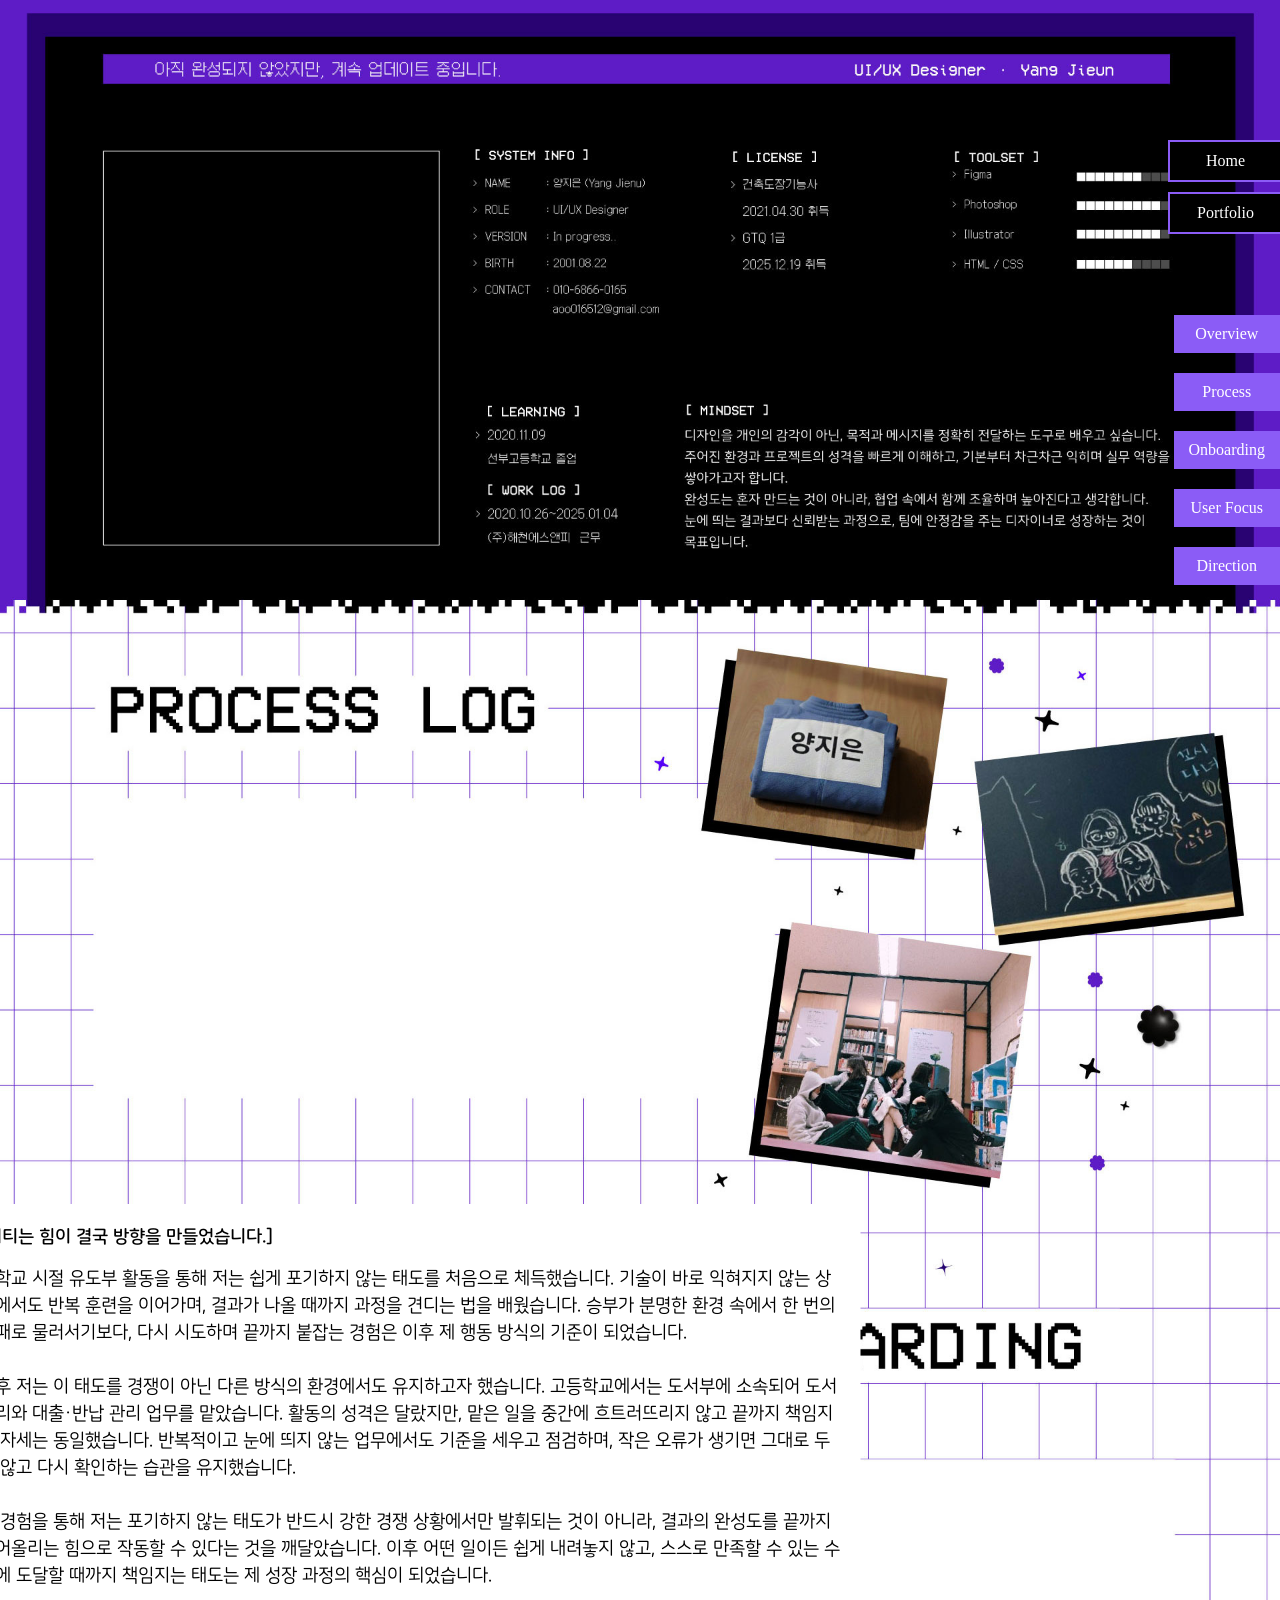
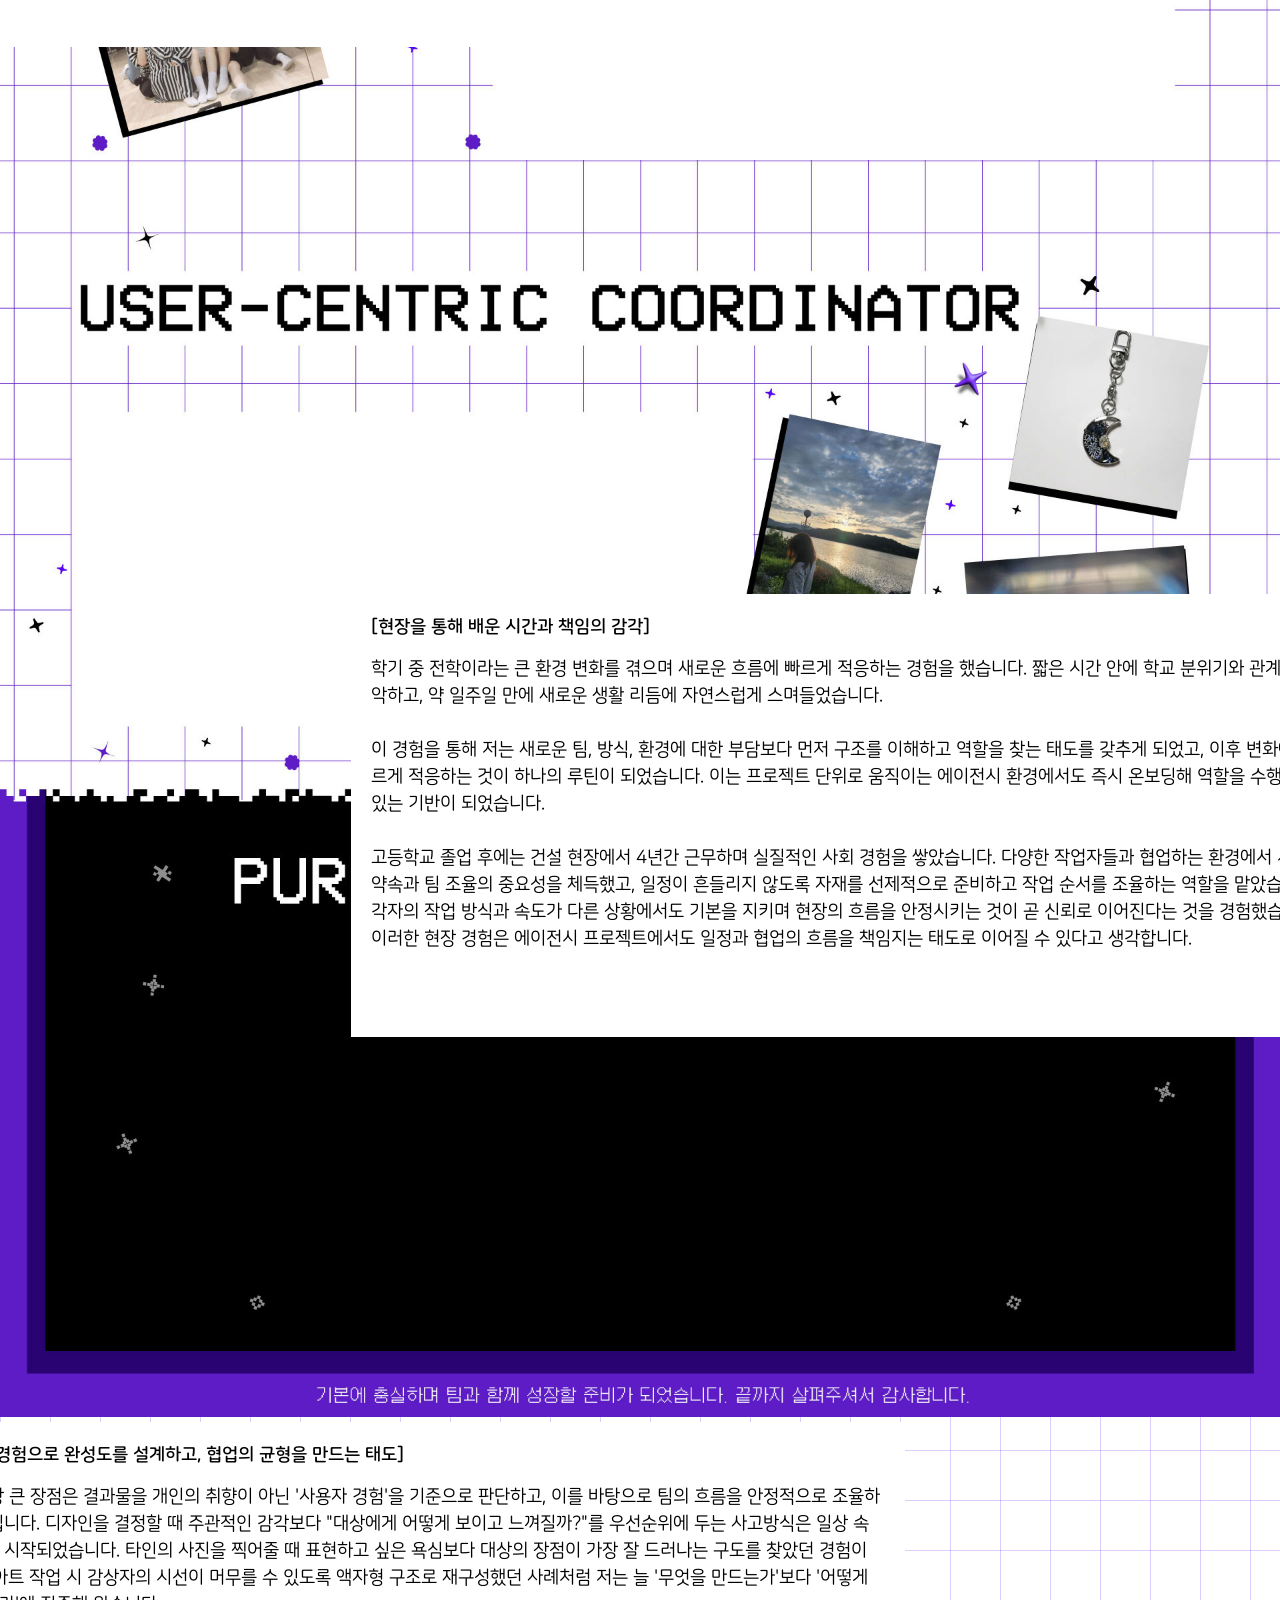
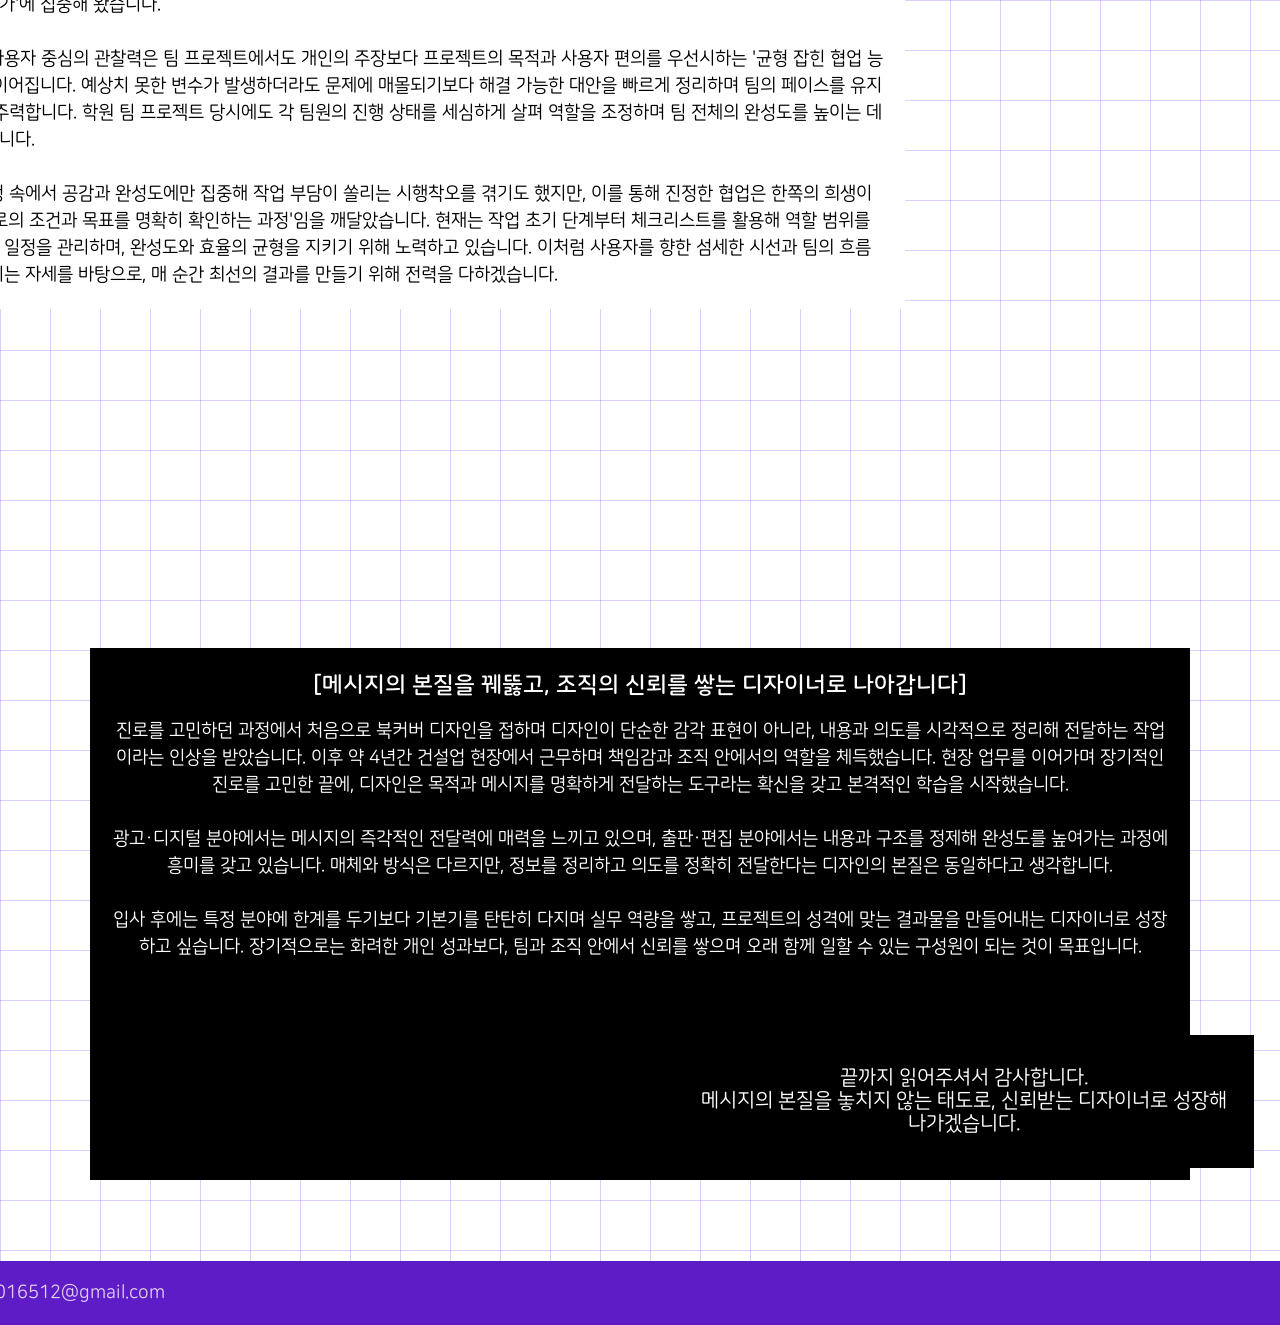
==== about.html @ 800c7cb9 "Add files via upload" ====
<!DOCTYPE html>
<html lang="ko">
<head>
    <meta charset="UTF-8">
    <meta name="viewport" content="width=device-width, initial-scale=1.0">
    <title>About - 양지은 포트폴리오</title>
    <link rel="stylesheet" href="css/about.css">
</head>
<body>
    <div class="loading-screen" id="loadingScreen">
        <div class="loading-content">
            <div class="loading-bar-container">
                <div class="loading-bar" id="loadingBar"></div>
            </div>
            <div class="loading-text" id="loadingText">0%</div>
        </div>
    </div>
    <div class="black-box"></div>
    <nav class="right-navigation-top">
        <a href="index.html" class="nav-button">Home</a>
        <a href="Portfolio.html" class="nav-button">Portfolio</a>
    </nav>
    <nav class="right-navigation-center">
        <a href="#section1" class="nav-button">Overview</a>
        <a href="#section2" class="nav-button">Process</a>
        <a href="#section3" class="nav-button">Onboarding</a>
        <a href="#section4" class="nav-button">User Focus</a>
        <a href="#section5" class="nav-button">Direction</a>
    </nav>
    <div class="image-wrapper">
        <img src="images3/sub_1.jpg" alt="Background" class="bgc-image" id="section1">
        <img src="images3/sub_2.jpg" alt="Background" class="bgc-image" id="section2">
        <div class="section-2-red-square">
            <div class="section-2-red-square-subtitle">[버티는 힘이 결국 방향을 만들었습니다.]</div>
            <div class="section-2-red-square-text">중학교 시절 유도부 활동을 통해 저는 쉽게 포기하지 않는 태도를 처음으로 체득했습니다. 기술이 바로 익혀지지 않는 상황에서도 반복 훈련을 이어가며, 결과가 나올 때까지 과정을 견디는 법을 배웠습니다. 승부가 분명한 환경 속에서 한 번의 실패로 물러서기보다, 다시 시도하며 끝까지 붙잡는 경험은 이후 제 행동 방식의 기준이 되었습니다.

이후 저는 이 태도를 경쟁이 아닌 다른 방식의 환경에서도 유지하고자 했습니다. 고등학교에서는 도서부에 소속되어 도서 정리와 대출·반납 관리 업무를 맡았습니다. 활동의 성격은 달랐지만, 맡은 일을 중간에 흐트러뜨리지 않고 끝까지 책임지는 자세는 동일했습니다. 반복적이고 눈에 띄지 않는 업무에서도 기준을 세우고 점검하며, 작은 오류가 생기면 그대로 두지 않고 다시 확인하는 습관을 유지했습니다.

이 경험을 통해 저는 포기하지 않는 태도가 반드시 강한 경쟁 상황에서만 발휘되는 것이 아니라, 결과의 완성도를 끝까지 끌어올리는 힘으로 작동할 수 있다는 것을 깨달았습니다. 이후 어떤 일이든 쉽게 내려놓지 않고, 스스로 만족할 수 있는 수준에 도달할 때까지 책임지는 태도는 제 성장 과정의 핵심이 되었습니다.</div>
        </div>
        <img src="images3/sub_3.jpg" alt="Background" class="bgc-image" id="section3">
        <div class="section-3-red-square">
            <div class="section-3-red-square-subtitle">[현장을 통해 배운 시간과 책임의 감각]</div>
            <div class="section-3-red-square-text">학기 중 전학이라는 큰 환경 변화를 겪으며 새로운 흐름에 빠르게 적응하는 경험을 했습니다. 짧은 시간 안에 학교 분위기와 관계를 파악하고, 약 일주일 만에 새로운 생활 리듬에 자연스럽게 스며들었습니다.

이 경험을 통해 저는 새로운 팀, 방식, 환경에 대한 부담보다 먼저 구조를 이해하고 역할을 찾는 태도를 갖추게 되었고, 이후 변화에 빠르게 적응하는 것이 하나의 루틴이 되었습니다. 이는 프로젝트 단위로 움직이는 에이전시 환경에서도 즉시 온보딩해 역할을 수행할 수 있는 기반이 되었습니다.

고등학교 졸업 후에는 건설 현장에서 4년간 근무하며 실질적인 사회 경험을 쌓았습니다. 다양한 작업자들과 협업하는 환경에서 시간 약속과 팀 조율의 중요성을 체득했고, 일정이 흔들리지 않도록 자재를 선제적으로 준비하고 작업 순서를 조율하는 역할을 맡았습니다. 각자의 작업 방식과 속도가 다른 상황에서도 기본을 지키며 현장의 흐름을 안정시키는 것이 곧 신뢰로 이어진다는 것을 경험했습니다. 이러한 현장 경험은 에이전시 프로젝트에서도 일정과 협업의 흐름을 책임지는 태도로 이어질 수 있다고 생각합니다.</div>
        </div>
        <img src="images3/sub_4.jpg" alt="Background" class="bgc-image" id="section4">
        <div class="section-4-red-square">
            <div class="section-4-red-square-subtitle">[사용자 경험으로 완성도를 설계하고, 협업의 균형을 만드는 태도]</div>
            <div class="section-4-red-square-text">저의 가장 큰 장점은 결과물을 개인의 취향이 아닌 '사용자 경험'을 기준으로 판단하고, 이를 바탕으로 팀의 흐름을 안정적으로 조율하는 태도입니다. 디자인을 결정할 때 주관적인 감각보다 "대상에게 어떻게 보이고 느껴질까?"를 우선순위에 두는 사고방식은 일상 속 관찰에서 시작되었습니다. 타인의 사진을 찍어줄 때 표현하고 싶은 욕심보다 대상의 장점이 가장 잘 드러나는 구도를 찾았던 경험이나, 레진아트 작업 시 감상자의 시선이 머무를 수 있도록 액자형 구조로 재구성했던 사례처럼 저는 늘 '무엇을 만드는가'보다 '어떻게 경험되는가'에 집중해 왔습니다.

이러한 사용자 중심의 관찰력은 팀 프로젝트에서도 개인의 주장보다 프로젝트의 목적과 사용자 편의를 우선시하는 '균형 잡힌 협업 능력'으로 이어집니다. 예상치 못한 변수가 발생하더라도 문제에 매몰되기보다 해결 가능한 대안을 빠르게 정리하며 팀의 페이스를 유지하는 데 주력합니다. 학원 팀 프로젝트 당시에도 각 팀원의 진행 상태를 세심하게 살펴 역할을 조정하며 팀 전체의 완성도를 높이는 데 기여했습니다.

물론 과정 속에서 공감과 완성도에만 집중해 작업 부담이 쏠리는 시행착오를 겪기도 했지만, 이를 통해 진정한 협업은 한쪽의 희생이 아닌 '서로의 조건과 목표를 명확히 확인하는 과정'임을 깨달았습니다. 현재는 작업 초기 단계부터 체크리스트를 활용해 역할 범위를 설정하고 일정을 관리하며, 완성도와 효율의 균형을 지키기 위해 노력하고 있습니다. 이처럼 사용자를 향한 섬세한 시선과 팀의 흐름을 책임지는 자세를 바탕으로, 매 순간 최선의 결과를 만들기 위해 전력을 다하겠습니다.</div>
        </div>
        <img src="images3/sub_5.jpg" alt="Background" class="bgc-image" id="section5">
        <div class="section-5-small-red-square">
            <div class="section-5-small-red-square-left">
                <a href="#" class="section-5-small-red-square-text-left">T. 010-6866-0165</a>
                <div class="section-5-small-red-square-separator">|</div>
                <a href="#" class="section-5-small-red-square-text-left">E. aoo016512@gmail.com</a>
            </div>
            <div class="section-5-small-red-square-text-right">© 2026 Yang Jieun</div>
        </div>
        <div class="section-5-red-square">
            <div class="section-5-red-square-subtitle">[메시지의 본질을 꿰뚫고, 조직의 신뢰를 쌓는 디자이너로 나아갑니다]</div>
            <div class="section-5-red-square-text">진로를 고민하던 과정에서 처음으로 북커버 디자인을 접하며 디자인이 단순한 감각 표현이 아니라, 내용과 의도를 시각적으로 정리해 전달하는 작업이라는 인상을 받았습니다. 이후 약 4년간 건설업 현장에서 근무하며 책임감과 조직 안에서의 역할을 체득했습니다. 현장 업무를 이어가며 장기적인 진로를 고민한 끝에, 디자인은 목적과 메시지를 명확하게 전달하는 도구라는 확신을 갖고 본격적인 학습을 시작했습니다.

광고·디지털 분야에서는 메시지의 즉각적인 전달력에 매력을 느끼고 있으며, 출판·편집 분야에서는 내용과 구조를 정제해 완성도를 높여가는 과정에 흥미를 갖고 있습니다. 매체와 방식은 다르지만, 정보를 정리하고 의도를 정확히 전달한다는 디자인의 본질은 동일하다고 생각합니다.

입사 후에는 특정 분야에 한계를 두기보다 기본기를 탄탄히 다지며 실무 역량을 쌓고, 프로젝트의 성격에 맞는 결과물을 만들어내는 디자이너로 성장하고 싶습니다. 장기적으로는 화려한 개인 성과보다, 팀과 조직 안에서 신뢰를 쌓으며 오래 함께 일할 수 있는 구성원이 되는 것이 목표입니다.</div>
        </div>
        <div class="bottom-red-box">
            <div class="bottom-red-box-text">끝까지 읽어주셔서 감사합니다.<br>메시지의 본질을 놓치지 않는 태도로, 신뢰받는 디자이너로 성장해 나가겠습니다.</div>
        </div>
    </div>
    <script src="script/index-loading.js"></script>
    <script src="script/index-scroll.js"></script>
    <script src="script/index-loading-link.js"></script>
    <script src="script/about-red-square.js"></script>
</body>
</html>
---- css/about.css ----
@font-face {
    font-family: 'Galmuri14';
    src: url('../font/Galmuri14.ttf') format('truetype');
    font-weight: normal;
    font-style: normal;
}

@font-face {
    font-family: 'VCR_OSD_MONO_1.001';
    src: url('../font/VCR_OSD_MONO_1.001.ttf') format('truetype');
    font-weight: normal;
    font-style: normal;
}

@font-face {
    font-family: 'NanumSquareRound';
    src: url('../font/NanumSquareRoundOTFR.otf') format('opentype');
    font-weight: normal;
    font-style: normal;
}

@font-face {
    font-family: 'NanumSquareRound';
    src: url('../font/NanumSquareRoundOTFB.otf') format('opentype');
    font-weight: bold;
    font-style: normal;
}

* {
    margin: 0;
    padding: 0;
    box-sizing: border-box;
}

html {
    scrollbar-width: none; /* Firefox */
    -ms-overflow-style: none; /* IE and Edge */
}

html::-webkit-scrollbar {
    display: none;
}

body {
    margin: 0;
    padding: 0;
    text-align: center;
    position: relative;
    overflow-y: scroll;
    -webkit-overflow-scrolling: touch;
    scroll-behavior: smooth;
    scroll-snap-type: y proximity;
    background-color: #ffffff;
    background-image: 
        linear-gradient(rgba(139, 92, 246, 0.3) 1px, transparent 1px),
        linear-gradient(90deg, rgba(139, 92, 246, 0.3) 1px, transparent 1px);
    background-size: 50px 50px;
    scrollbar-width: none; /* Firefox */
    -ms-overflow-style: none; /* IE and Edge */
}

body::-webkit-scrollbar {
    display: none; /* Chrome, Safari, Opera */
}

.image-wrapper {
    position: relative;
    width: 100%;
    margin: 0;
    padding: 0;
}

.bgc-image {
    width: 100%;
    height: auto;
    display: block;
    margin: 0;
    padding: 0;
    line-height: 0;
    scroll-snap-align: start;
}

.section-2-red-square {
    position: absolute;
    width: 901px;
    height: 443px;
    background-color: #ffffff;
    opacity: 1;
    z-index: 10;
    top: 1204px;
    left: 32%;
    transform: translateX(-50%);
    padding: 20px;
    box-sizing: border-box;
    overflow: hidden;
    display: flex;
    flex-direction: column;
    align-items: flex-start;
    justify-content: flex-start;
}

.section-2-red-square-subtitle {
    font-family: 'NanumSquareRound', sans-serif;
    font-size: 18px;
    font-weight: bold;
    line-height: 1.5;
    color: #000000;
    text-align: left;
    width: 100%;
    margin-bottom: 15px;
    word-wrap: break-word;
    overflow-wrap: break-word;
}

.section-2-red-square-text {
    font-family: 'NanumSquareRound', sans-serif;
    font-size: 18px;
    line-height: 1.5;
    color: #000000;
    text-align: left;
    width: 100%;
    flex: 1;
    overflow-y: auto;
    word-wrap: break-word;
    overflow-wrap: break-word;
    white-space: pre-line;
}

.section-3-red-square {
    position: absolute;
    width: 988px;
    height: 443px;
    background-color: #ffffff;
    opacity: 1;
    z-index: 10;
    top: 2194px;
    left: 66%;
    transform: translateX(-50%);
    padding: 20px;
    box-sizing: border-box;
    overflow: hidden;
    display: flex;
    flex-direction: column;
    align-items: flex-start;
    justify-content: flex-start;
}

.section-3-red-square-subtitle {
    font-family: 'NanumSquareRound', sans-serif;
    font-size: 18px;
    font-weight: bold;
    line-height: 1.5;
    color: #000000;
    text-align: left;
    width: 100%;
    margin-bottom: 15px;
    word-wrap: break-word;
    overflow-wrap: break-word;
}

.section-3-red-square-text {
    font-family: 'NanumSquareRound', sans-serif;
    font-size: 18px;
    line-height: 1.5;
    color: #000000;
    text-align: left;
    width: 100%;
    flex: 1;
    overflow-y: auto;
    word-wrap: break-word;
    overflow-wrap: break-word;
    white-space: pre-line;
}

.section-4-red-square {
    position: absolute;
    width: 990px;
    height: 487px;
    background-color: #ffffff;
    opacity: 1;
    z-index: 10;
    top: 3022px;
    left: 32%;
    transform: translateX(-50%);
    padding: 20px;
    box-sizing: border-box;
    overflow: hidden;
    display: flex;
    flex-direction: column;
    align-items: flex-start;
    justify-content: flex-start;
}

.section-4-red-square-subtitle {
    font-family: 'NanumSquareRound', sans-serif;
    font-size: 18px;
    font-weight: bold;
    line-height: 1.5;
    color: #000000;
    text-align: left;
    width: 100%;
    margin-bottom: 15px;
    word-wrap: break-word;
    overflow-wrap: break-word;
}

.section-4-red-square-text {
    font-family: 'NanumSquareRound', sans-serif;
    font-size: 18px;
    line-height: 1.5;
    color: #000000;
    text-align: left;
    width: 100%;
    flex: 1;
    overflow-y: auto;
    word-wrap: break-word;
    overflow-wrap: break-word;
    white-space: pre-line;
}

.section-5-small-red-square {
    position: absolute;
    width: 1836px;
    height: 64px;
    background-color: #5e1cc6;
    opacity: 1;
    z-index: 11;
    top: 4461px;
    left: 50%;
    transform: translateX(-50%);
    display: flex;
    align-items: center;
    justify-content: space-between;
    padding: 0 20px;
    box-sizing: border-box;
}

.section-5-small-red-square-left {
    display: flex;
    flex-direction: row;
    align-items: center;
    gap: 20px;
}

.section-5-small-red-square-separator {
    font-family: 'NanumSquareRound', sans-serif;
    color: #ffffff;
    font-size: 18px;
    margin: 0;
    padding: 0;
}

.section-5-small-red-square-text-left {
    font-family: 'NanumSquareRound', sans-serif;
    color: rgba(255, 255, 255, 0.8);
    font-size: 18px;
    text-align: left;
    margin: 0;
    padding: 0;
    text-decoration: none;
    transition: all 0.3s ease;
    display: inline-block;
}

.section-5-small-red-square-text-left:hover {
    transform: scale(1.05);
    text-decoration: underline;
    text-decoration-color: #ffffff;
    color: rgba(255, 255, 255, 1);
}

.section-5-small-red-square-text-right {
    font-family: 'NanumSquareRound', sans-serif;
    color: rgba(255, 255, 255, 0.8);
    font-size: 18px;
    text-align: right;
    margin: 0;
    padding: 0;
    transition: color 0.3s ease;
    cursor: default;
}

.section-5-small-red-square-text-right:hover {
    color: rgba(255, 255, 255, 1);
}

.section-5-red-square {
    position: absolute;
    width: 1100px;
    height: 532px;
    background-color: #000000;
    opacity: 1;
    z-index: 10;
    top: 3848px;
    left: 50%;
    transform: translateX(-50%);
    padding: 20px;
    box-sizing: border-box;
    overflow: hidden;
    display: flex;
    flex-direction: column;
    align-items: flex-start;
    justify-content: flex-start;
}

.section-5-red-square-subtitle {
    font-family: 'NanumSquareRound', sans-serif;
    font-size: 23px;
    font-weight: bold;
    line-height: 1.5;
    color: #ffffff;
    text-align: center;
    width: 100%;
    margin-bottom: 15px;
    word-wrap: break-word;
    overflow-wrap: break-word;
}

.section-5-red-square-text {
    font-family: 'NanumSquareRound', sans-serif;
    font-size: 18px;
    line-height: 1.5;
    color: #ffffff;
    text-align: center;
    width: 100%;
    flex: 1;
    overflow-y: auto;
    word-wrap: break-word;
    overflow-wrap: break-word;
    white-space: pre-line;
}



.loading-screen {
    position: fixed;
    top: 0;
    left: 0;
    width: 100%;
    height: 100%;
    background-color: #000;
    background-image: 
        linear-gradient(rgba(139, 92, 246, 0.3) 1px, transparent 1px),
        linear-gradient(90deg, rgba(139, 92, 246, 0.3) 1px, transparent 1px),
        radial-gradient(circle, rgba(139, 92, 246, 0.6) 1px, transparent 1px),
        radial-gradient(circle, rgba(167, 139, 250, 0.4) 0.5px, transparent 0.5px);
    background-size: 
        50px 50px,
        50px 50px,
        100px 100px,
        50px 50px;
    background-position: 
        0 0,
        0 0,
        0 0,
        25px 25px;
    z-index: 10000;
    display: flex;
    align-items: center;
    justify-content: center;
    transition: opacity 0.5s ease, visibility 0.5s ease;
    overflow: hidden;
}

.loading-screen.hidden {
    opacity: 0;
    visibility: hidden;
}

.loading-content {
    text-align: center;
}

.loading-bar-container {
    width: 300px;
    height: 20px;
    background-color: rgba(139, 92, 246, 0.2);
    border: 2px solid #8B5CF6;
    border-radius: 10px;
    overflow: hidden;
    margin-bottom: 20px;
}

.loading-bar {
    height: 100%;
    width: 0%;
    background: linear-gradient(90deg, #8B5CF6, #A78BFA);
    transition: width 0.3s ease;
    box-shadow: 0 0 10px rgba(139, 92, 246, 0.8);
}

.loading-text {
    color: #fff;
    font-size: 24px;
    font-weight: bold;
    text-shadow: 0 0 10px rgba(139, 92, 246, 0.8);
}

.black-box {
    position: absolute;
    bottom: 0;
    left: 0;
    width: 100%;
    height: 100%;
    background-color: #000;
    z-index: -1;
}

.right-navigation-top {
    position: fixed;
    right: -3px;
    top: 120px;
    background-color: transparent;
    padding: 20px 0 20px 15px;
    display: flex;
    flex-direction: column;
    gap: 10px;
    z-index: 1000;
}

.right-navigation-top .nav-button {
    background-color: #000000;
    color: #ffffff;
    text-decoration: none;
    padding: 10px 27px;
    text-align: center;
    white-space: nowrap;
    transition: all 0.3s ease;
    display: block;
    border: 2px solid #8B5CF6;
}

.right-navigation-top .nav-button:hover {
    background-color: #8B5CF6;
    border-color: #000000;
}

.right-navigation-center {
    position: fixed;
    right: 0;
    top: 50%;
    transform: translateY(-50%);
    background-color: transparent;
    padding: 20px 0 20px 15px;
    display: flex;
    flex-direction: column;
    gap: 20px;
    z-index: 1000;
}

.right-navigation-center .nav-button {
    background-color: #8B5CF6;
    color: #ffffff;
    text-decoration: none;
    padding: 10px 15px;
    text-align: center;
    white-space: nowrap;
    transition: all 0.3s ease;
    display: block;
}

.right-navigation-center .nav-button:hover {
    background-color: #000000;
    box-shadow: 
        0 0 5px rgba(167, 92, 250, 0.8),
        0 0 8px rgba(167, 92, 250, 0.6),
        0 0 12px rgba(139, 92, 246, 0.4);
}

.bottom-red-box {
    position: absolute;
    width: 580px;
    height: 133px;
    background-color: #000000;
    z-index: 10;
    top: 4235px;
    left: 674px;
    display: flex;
    align-items: center;
    justify-content: center;
    text-align: center;
    padding: 20px;
    box-sizing: border-box;
}

.bottom-red-box-text {
    width: 100%;
    height: 100%;
    display: flex;
    align-items: center;
    justify-content: center;
    text-align: center;
    overflow: hidden;
    word-wrap: break-word;
    font-family: 'NanumSquareRound', sans-serif;
    font-size: 20px;
    color: #ffffff;
}
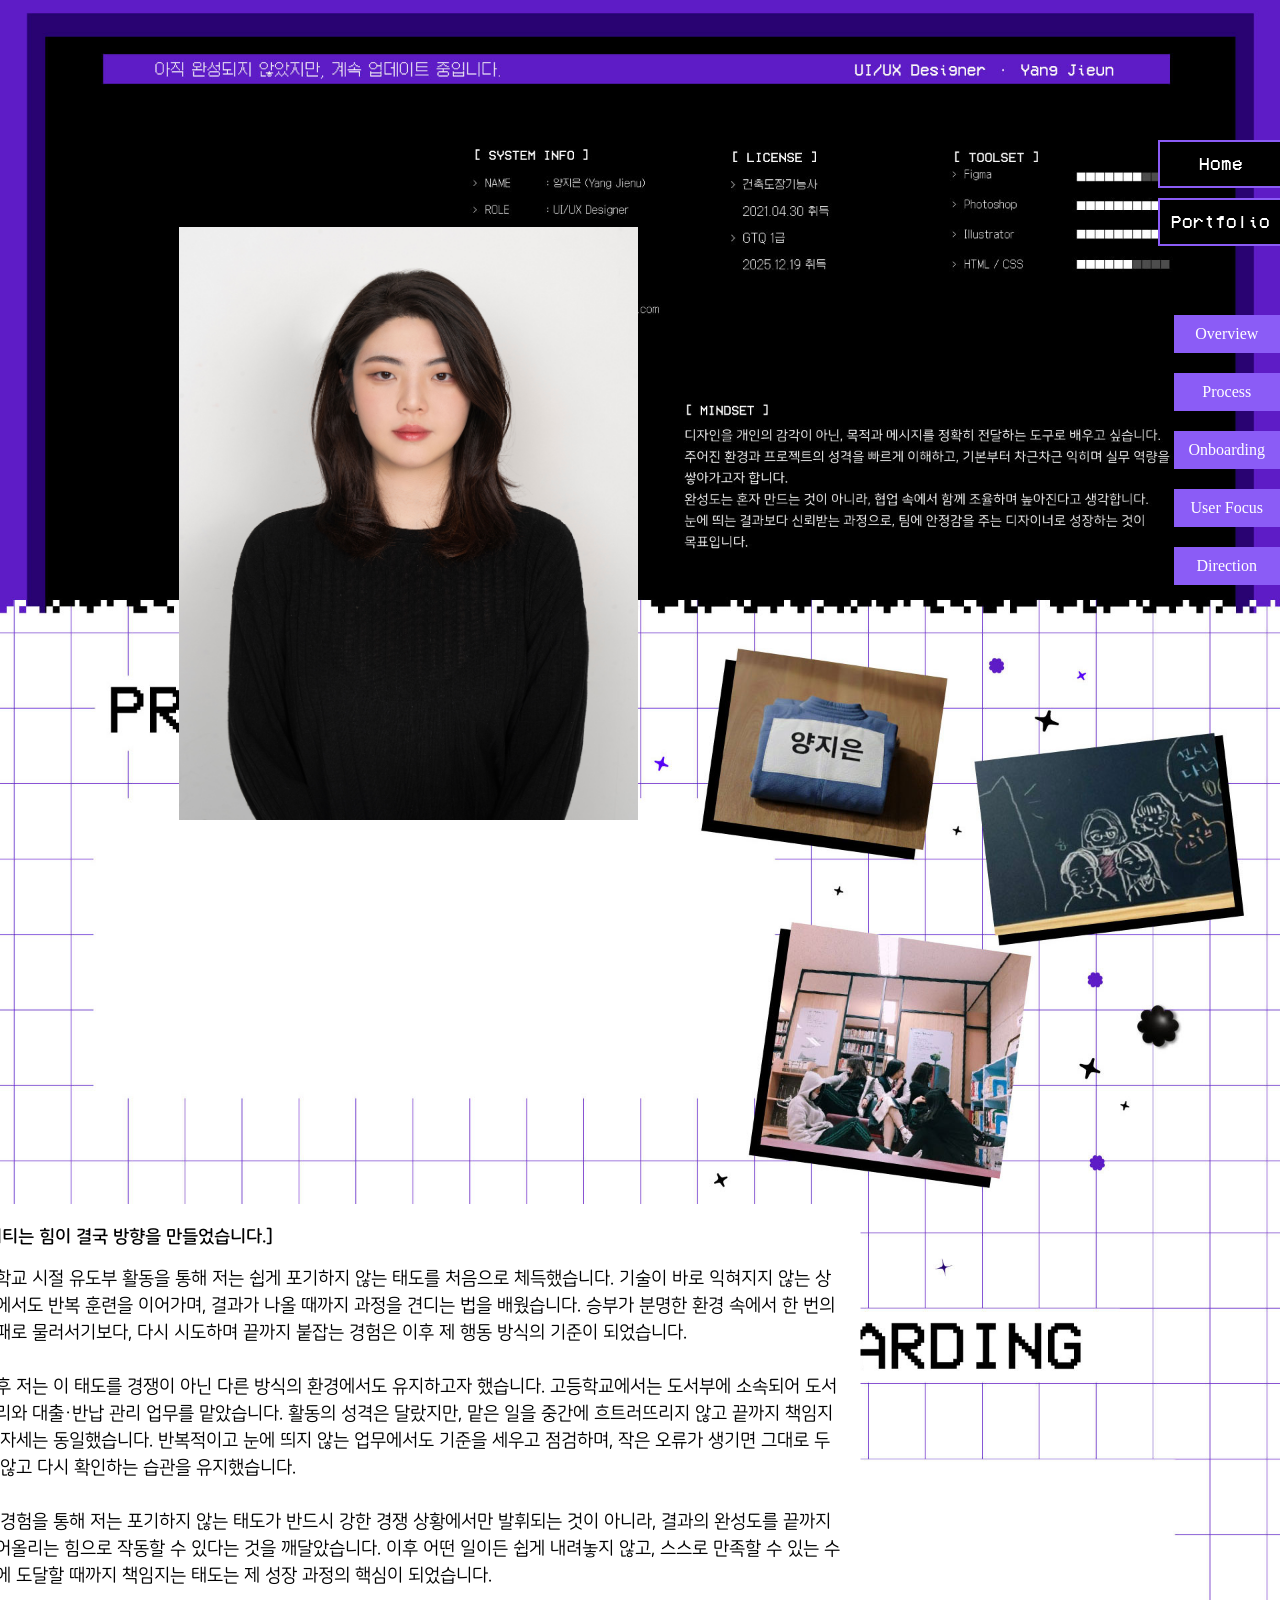
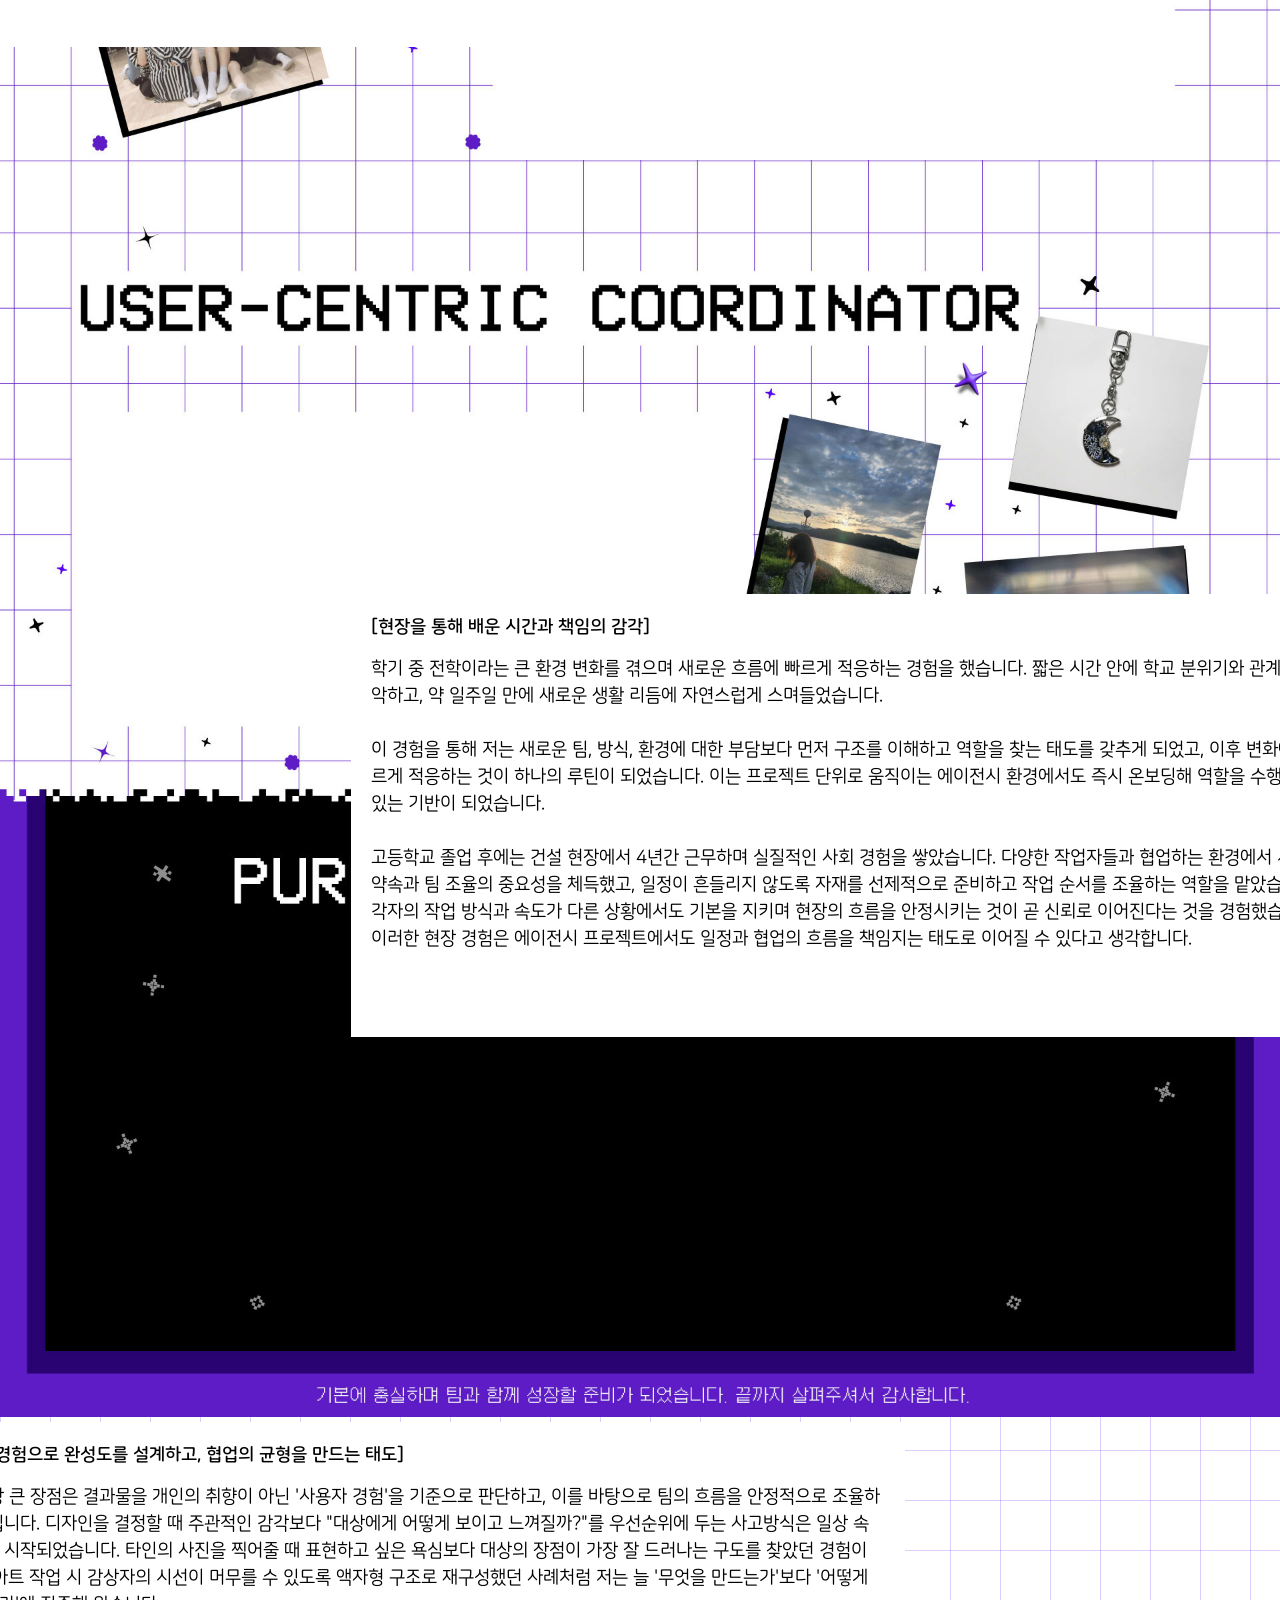
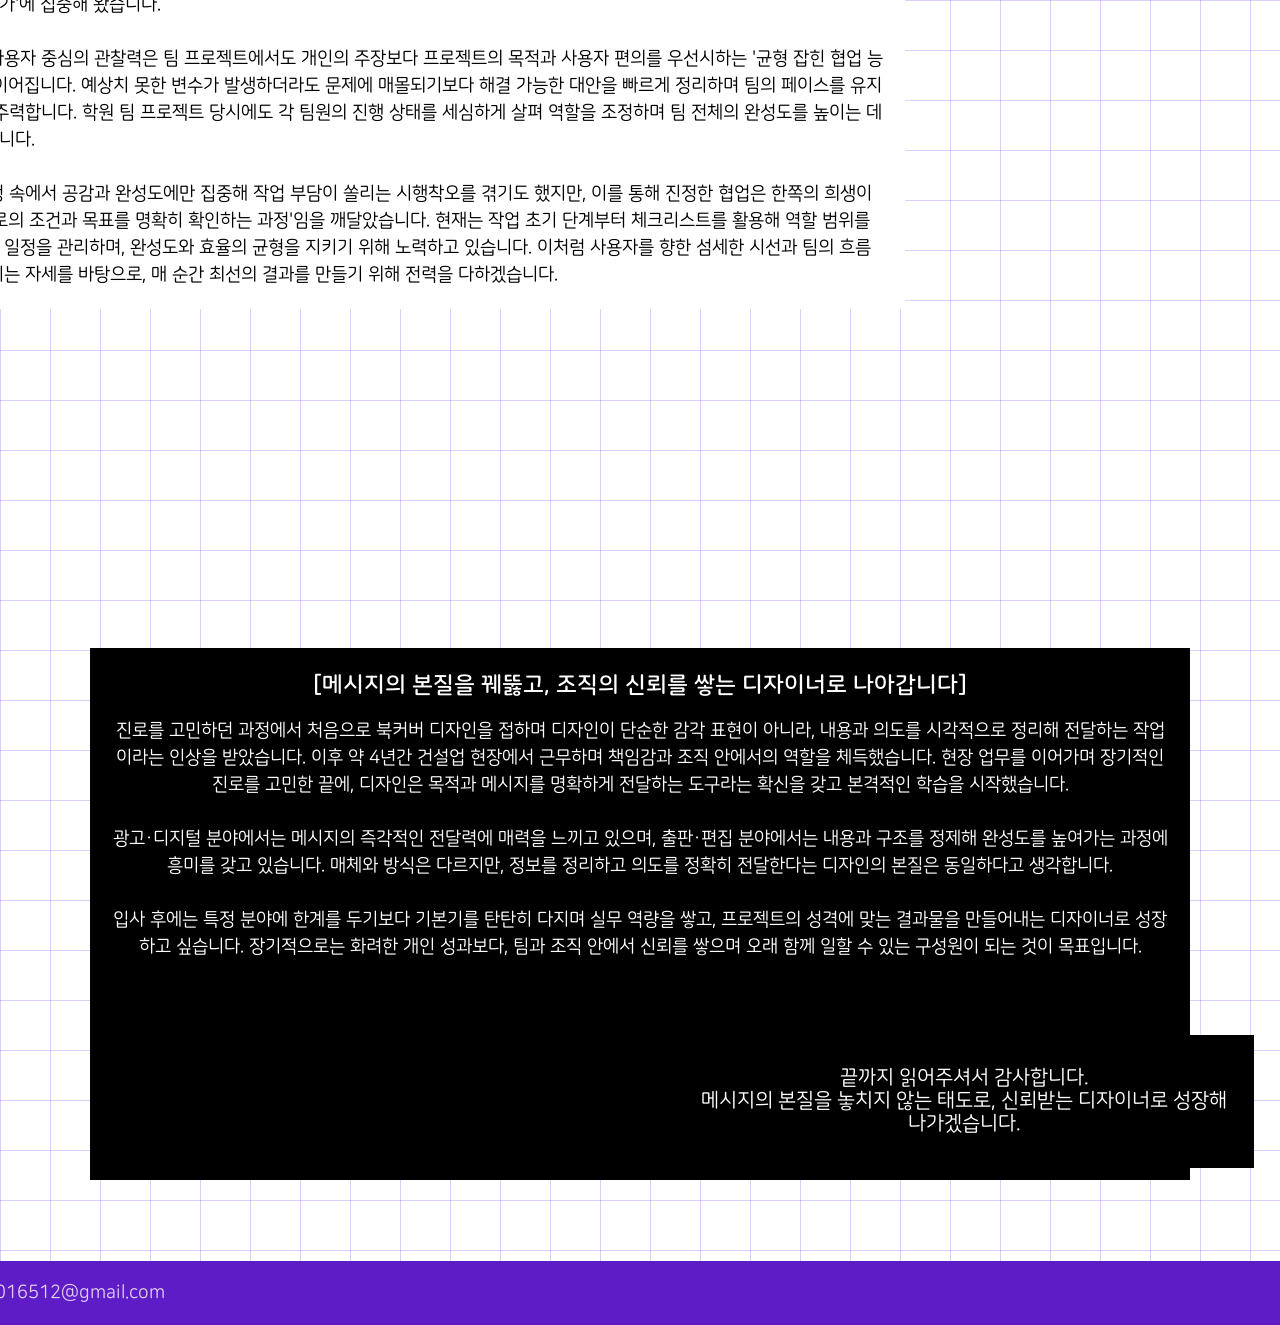
==== commit e88ff19b: "Add files via upload" ====
--- a/about.html
+++ b/about.html
@@ -28,7 +28,8 @@
         <a href="#section5" class="nav-button">Direction</a>
     </nav>
     <div class="image-wrapper">
-        <img src="images3/sub_1.jpg" alt="Background" class="bgc-image" id="section1">
+        <img src="images3/me_01.jpg" alt="Me" class="me-image">
+        <img src="images3/sub_1-2.jpg" alt="Background" class="bgc-image" id="section1">
         <img src="images3/sub_2.jpg" alt="Background" class="bgc-image" id="section2">
         <div class="section-2-red-square">
             <div class="section-2-red-square-subtitle">[버티는 힘이 결국 방향을 만들었습니다.]</div>
--- a/css/about.css
+++ b/css/about.css
@@ -47,6 +47,7 @@
     text-align: center;
     position: relative;
     overflow-y: scroll;
+    overflow-x: hidden;
     -webkit-overflow-scrolling: touch;
     scroll-behavior: smooth;
     scroll-snap-type: y proximity;
@@ -73,11 +74,22 @@
 .bgc-image {
     width: 100%;
     height: auto;
+    max-width: 100%;
     display: block;
     margin: 0;
     padding: 0;
     line-height: 0;
     scroll-snap-align: start;
+}
+
+.me-image {
+    position: absolute;
+    width: 459px;
+    height: auto;
+    top: 227px;
+    left: 179px;
+    z-index: 5;
+    object-fit: contain;
 }
 
 .section-2-red-square {
@@ -422,12 +434,14 @@
     background-color: #000000;
     color: #ffffff;
     text-decoration: none;
-    padding: 10px 27px;
+    padding: 12px 11px;
     text-align: center;
     white-space: nowrap;
     transition: all 0.3s ease;
     display: block;
     border: 2px solid #8B5CF6;
+    font-size: 18px;
+    font-family: 'VCR_OSD_MONO_1.001', monospace;
 }
 
 .right-navigation-top .nav-button:hover {
@@ -496,3 +510,161 @@
     font-size: 20px;
     color: #ffffff;
 }
+
+/* 모바일 반응형 스타일 */
+@media (max-width: 768px) {
+    .image-wrapper {
+        width: 100%;
+        max-width: 100%;
+    }
+
+    .bgc-image {
+        width: 100%;
+        max-width: 100%;
+    }
+
+    .section-2-red-square,
+    .section-3-red-square,
+    .section-4-red-square {
+        position: relative;
+        width: 90%;
+        max-width: 100%;
+        height: auto;
+        min-height: 300px;
+        top: auto;
+        left: auto;
+        transform: none;
+        margin: 20px auto;
+        padding: 15px;
+    }
+
+    .section-2-red-square-subtitle,
+    .section-3-red-square-subtitle,
+    .section-4-red-square-subtitle {
+        font-size: 16px;
+        margin-bottom: 10px;
+    }
+
+    .section-2-red-square-text,
+    .section-3-red-square-text,
+    .section-4-red-square-text {
+        font-size: 14px;
+        line-height: 1.6;
+    }
+
+    .section-5-red-square {
+        position: relative;
+        width: 90%;
+        max-width: 100%;
+        height: auto;
+        min-height: 400px;
+        top: auto;
+        left: auto;
+        transform: none;
+        margin: 20px auto;
+        padding: 15px;
+    }
+
+    .section-5-red-square-subtitle {
+        font-size: 18px;
+        margin-bottom: 10px;
+    }
+
+    .section-5-red-square-text {
+        font-size: 14px;
+        line-height: 1.6;
+    }
+
+    .section-5-small-red-square {
+        position: relative;
+        width: 100%;
+        max-width: 100%;
+        height: auto;
+        min-height: 80px;
+        top: auto;
+        left: auto;
+        transform: none;
+        flex-direction: column;
+        padding: 15px;
+        gap: 10px;
+    }
+
+    .section-5-small-red-square-left {
+        flex-direction: column;
+        gap: 10px;
+        width: 100%;
+        align-items: flex-start;
+    }
+
+    .section-5-small-red-square-separator {
+        display: none;
+    }
+
+    .section-5-small-red-square-text-left {
+        font-size: 14px;
+        display: block;
+        width: 100%;
+    }
+
+    .section-5-small-red-square-text-right {
+        font-size: 14px;
+        text-align: left;
+        width: 100%;
+    }
+
+    .bottom-red-box {
+        position: relative;
+        width: 90%;
+        max-width: 100%;
+        height: auto;
+        min-height: 100px;
+        top: auto;
+        left: auto;
+        transform: none;
+        margin: 20px auto;
+    }
+
+    .bottom-red-box-text {
+        font-size: 16px;
+        padding: 15px;
+    }
+
+    .right-navigation-top {
+        right: 10px;
+        top: 20px;
+        padding: 10px 0 10px 10px;
+        gap: 5px;
+    }
+
+    .right-navigation-top .nav-button {
+        padding: 8px 15px;
+        font-size: 12px;
+    }
+
+    .right-navigation-center {
+        right: 10px;
+        top: auto;
+        bottom: 20px;
+        transform: none;
+        padding: 10px 0 10px 10px;
+        gap: 5px;
+        flex-direction: column;
+        flex-wrap: wrap;
+        max-width: calc(100% - 20px);
+    }
+
+    .right-navigation-center .nav-button {
+        padding: 6px 10px;
+        font-size: 11px;
+        white-space: nowrap;
+    }
+
+    .loading-bar-container {
+        width: 80%;
+        max-width: 250px;
+    }
+
+    .loading-text {
+        font-size: 18px;
+    }
+}
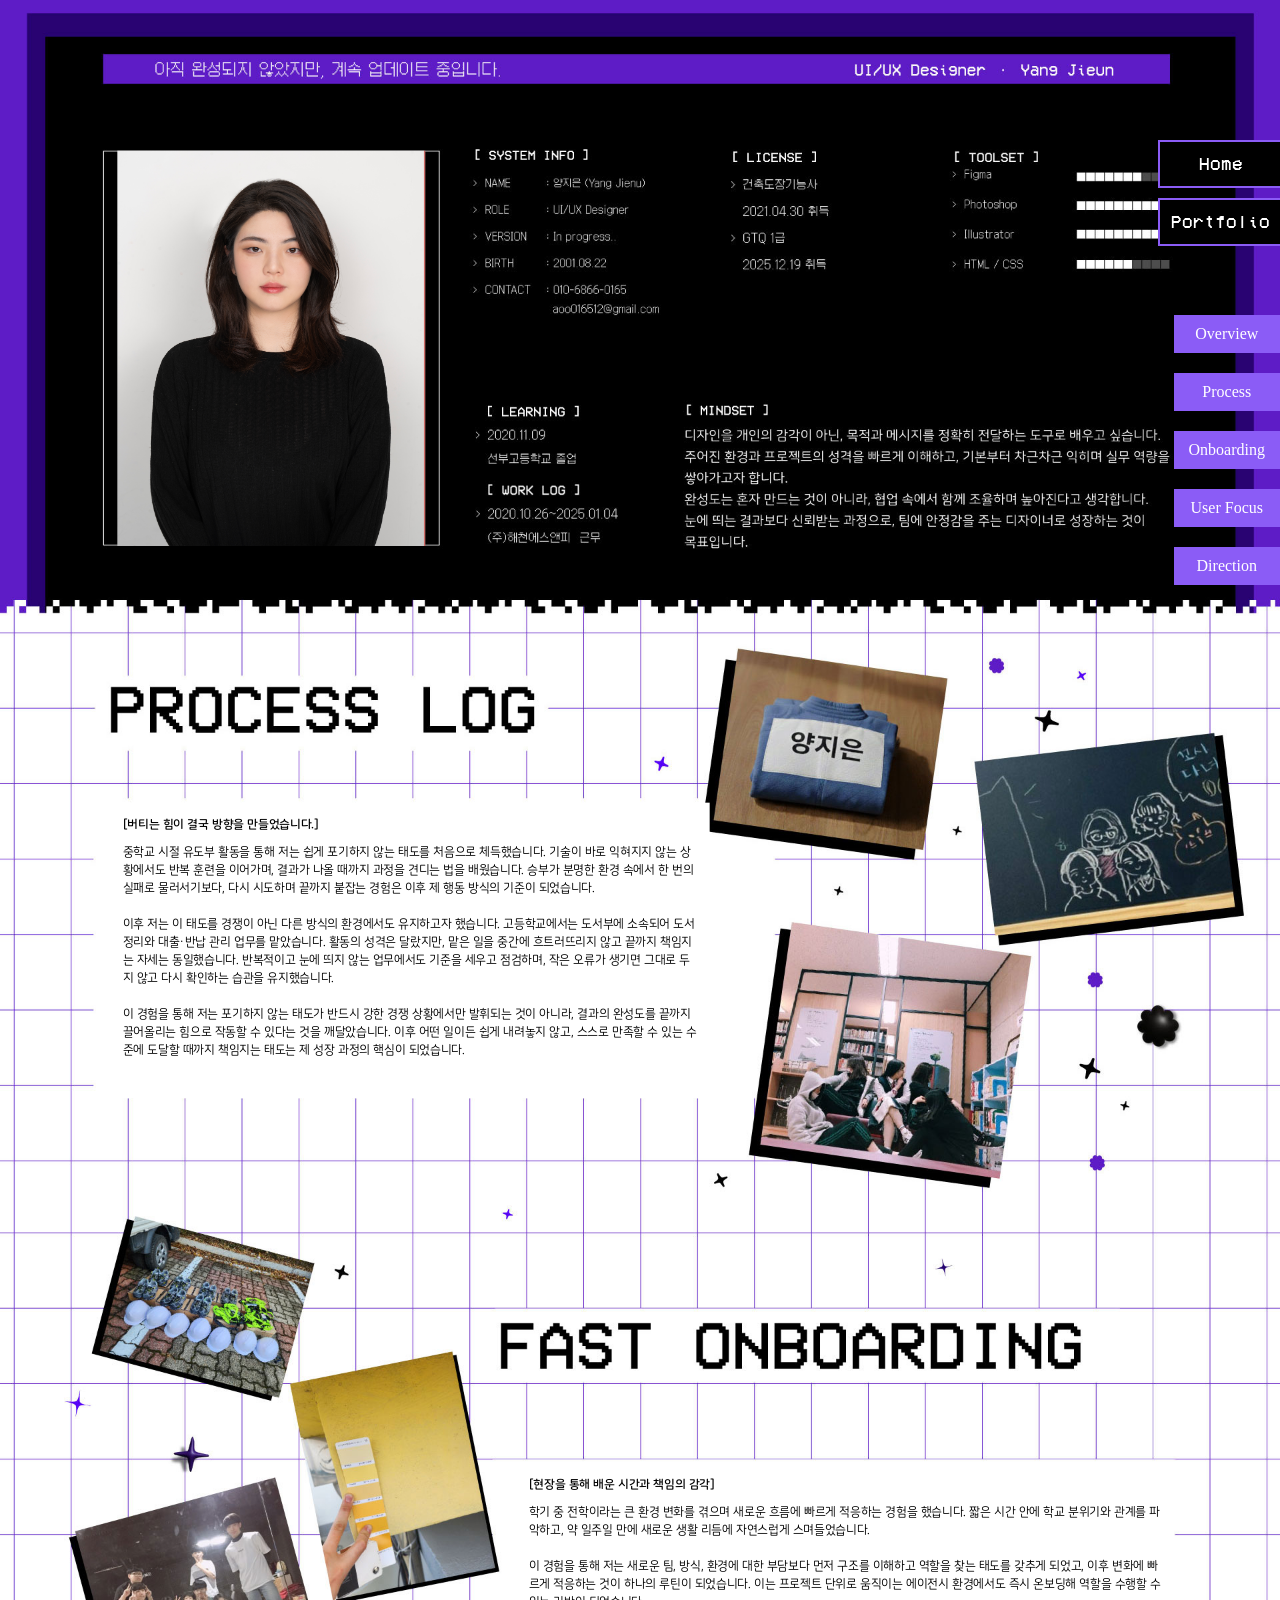
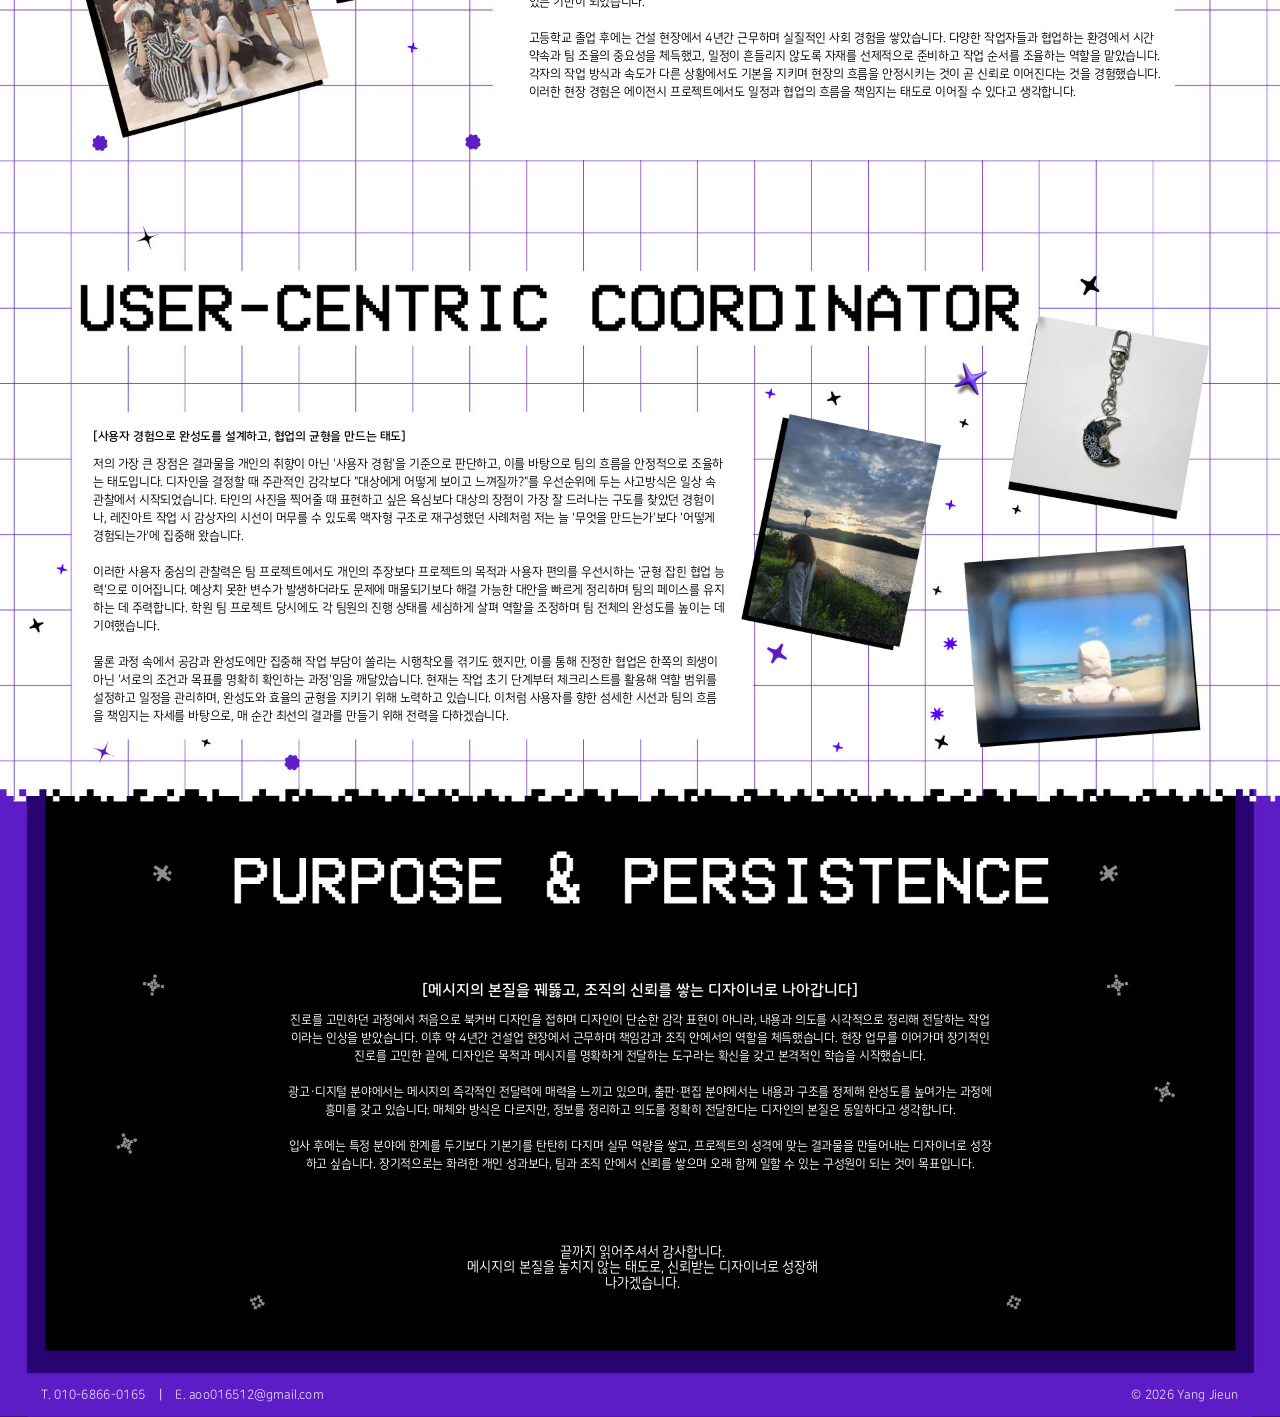
==== commit 82234133: "Add files via upload" ====
--- a/about.html
+++ b/about.html
@@ -27,9 +27,9 @@
         <a href="#section4" class="nav-button">User Focus</a>
         <a href="#section5" class="nav-button">Direction</a>
     </nav>
+    <div class="about-canvas">
     <div class="image-wrapper">
-        <img src="images3/me_01.jpg" alt="Me" class="me-image">
-        <img src="images3/sub_1-2.jpg" alt="Background" class="bgc-image" id="section1">
+        <img src="images3/sub_1.jpg" alt="Background" class="bgc-image" id="section1">
         <img src="images3/sub_2.jpg" alt="Background" class="bgc-image" id="section2">
         <div class="section-2-red-square">
             <div class="section-2-red-square-subtitle">[버티는 힘이 결국 방향을 만들었습니다.]</div>
@@ -77,10 +77,13 @@
         <div class="bottom-red-box">
             <div class="bottom-red-box-text">끝까지 읽어주셔서 감사합니다.<br>메시지의 본질을 놓치지 않는 태도로, 신뢰받는 디자이너로 성장해 나가겠습니다.</div>
         </div>
+        
+        <img src="images3/me.jpg" alt="프로필 사진" class="about-me">
+    </div>
     </div>
     <script src="script/index-loading.js"></script>
-    <script src="script/index-scroll.js"></script>
-    <script src="script/index-loading-link.js"></script>
+    <script src="script/about-responsive-scale.js"></script>
+    <script src="script/about-scroll.js"></script>
     <script src="script/about-red-square.js"></script>
 </body>
 </html>
--- a/css/about.css
+++ b/css/about.css
@@ -64,17 +64,44 @@
     display: none; /* Chrome, Safari, Opera */
 }
 
+.sr-only {
+    position: absolute;
+    width: 1px;
+    height: 1px;
+    padding: 0;
+    margin: -1px;
+    overflow: hidden;
+    clip: rect(0, 0, 0, 0);
+    white-space: nowrap;
+    border: 0;
+}
+
+/* About 캔버스 스케일(Portfolio 방식) */
+:root {
+    --about-scale: 1;
+}
+
+.about-canvas {
+    width: 1920px;
+    max-width: none;
+    margin: 0;
+    position: relative;
+    left: 50%;
+    transform: translateX(-50%) scale(var(--about-scale));
+    transform-origin: top center;
+}
+
 .image-wrapper {
     position: relative;
-    width: 100%;
+    width: 1920px;
     margin: 0;
     padding: 0;
 }
 
 .bgc-image {
-    width: 100%;
+    width: 1920px;
     height: auto;
-    max-width: 100%;
+    max-width: none;
     display: block;
     margin: 0;
     padding: 0;
@@ -82,14 +109,16 @@
     scroll-snap-align: start;
 }
 
-.me-image {
-    position: absolute;
-    width: 459px;
-    height: auto;
-    top: 227px;
-    left: 179px;
-    z-index: 5;
-    object-fit: contain;
+/* about 프로필 이미지 오버레이 */
+.about-me {
+    position: absolute;
+    left: 154px;
+    top: 226px;
+    width: 506px;
+    height: 593px;
+    object-fit: contain; /* 비율 유지 */
+    z-index: 99999;
+    pointer-events: none;
 }
 
 .section-2-red-square {
@@ -511,160 +540,5 @@
     color: #ffffff;
 }
 
-/* 모바일 반응형 스타일 */
-@media (max-width: 768px) {
-    .image-wrapper {
-        width: 100%;
-        max-width: 100%;
-    }
-
-    .bgc-image {
-        width: 100%;
-        max-width: 100%;
-    }
-
-    .section-2-red-square,
-    .section-3-red-square,
-    .section-4-red-square {
-        position: relative;
-        width: 90%;
-        max-width: 100%;
-        height: auto;
-        min-height: 300px;
-        top: auto;
-        left: auto;
-        transform: none;
-        margin: 20px auto;
-        padding: 15px;
-    }
-
-    .section-2-red-square-subtitle,
-    .section-3-red-square-subtitle,
-    .section-4-red-square-subtitle {
-        font-size: 16px;
-        margin-bottom: 10px;
-    }
-
-    .section-2-red-square-text,
-    .section-3-red-square-text,
-    .section-4-red-square-text {
-        font-size: 14px;
-        line-height: 1.6;
-    }
-
-    .section-5-red-square {
-        position: relative;
-        width: 90%;
-        max-width: 100%;
-        height: auto;
-        min-height: 400px;
-        top: auto;
-        left: auto;
-        transform: none;
-        margin: 20px auto;
-        padding: 15px;
-    }
-
-    .section-5-red-square-subtitle {
-        font-size: 18px;
-        margin-bottom: 10px;
-    }
-
-    .section-5-red-square-text {
-        font-size: 14px;
-        line-height: 1.6;
-    }
-
-    .section-5-small-red-square {
-        position: relative;
-        width: 100%;
-        max-width: 100%;
-        height: auto;
-        min-height: 80px;
-        top: auto;
-        left: auto;
-        transform: none;
-        flex-direction: column;
-        padding: 15px;
-        gap: 10px;
-    }
-
-    .section-5-small-red-square-left {
-        flex-direction: column;
-        gap: 10px;
-        width: 100%;
-        align-items: flex-start;
-    }
-
-    .section-5-small-red-square-separator {
-        display: none;
-    }
-
-    .section-5-small-red-square-text-left {
-        font-size: 14px;
-        display: block;
-        width: 100%;
-    }
-
-    .section-5-small-red-square-text-right {
-        font-size: 14px;
-        text-align: left;
-        width: 100%;
-    }
-
-    .bottom-red-box {
-        position: relative;
-        width: 90%;
-        max-width: 100%;
-        height: auto;
-        min-height: 100px;
-        top: auto;
-        left: auto;
-        transform: none;
-        margin: 20px auto;
-    }
-
-    .bottom-red-box-text {
-        font-size: 16px;
-        padding: 15px;
-    }
-
-    .right-navigation-top {
-        right: 10px;
-        top: 20px;
-        padding: 10px 0 10px 10px;
-        gap: 5px;
-    }
-
-    .right-navigation-top .nav-button {
-        padding: 8px 15px;
-        font-size: 12px;
-    }
-
-    .right-navigation-center {
-        right: 10px;
-        top: auto;
-        bottom: 20px;
-        transform: none;
-        padding: 10px 0 10px 10px;
-        gap: 5px;
-        flex-direction: column;
-        flex-wrap: wrap;
-        max-width: calc(100% - 20px);
-    }
-
-    .right-navigation-center .nav-button {
-        padding: 6px 10px;
-        font-size: 11px;
-        white-space: nowrap;
-    }
-
-    .loading-bar-container {
-        width: 80%;
-        max-width: 250px;
-    }
-
-    .loading-text {
-        font-size: 18px;
-    }
-}+/* (정리) About은 Portfolio와 동일하게 "캔버스 스케일"로 반응형 처리합니다.
+   기존 모바일용 재배치 규칙은 고정좌표(캔버스)와 충돌하므로 제거했습니다. */
